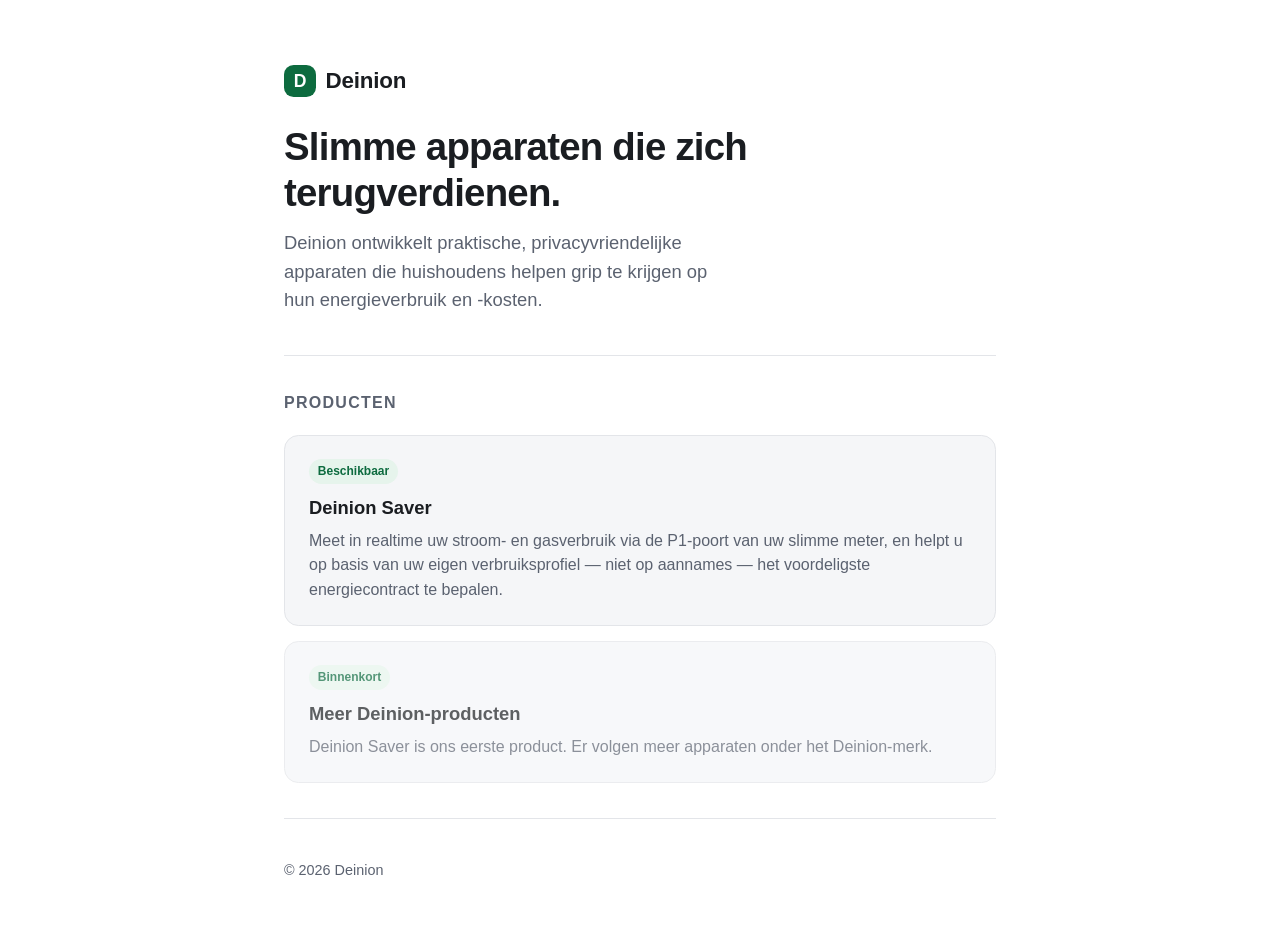
==== index.html @ 59da580c "Eerste versie van de Deinion-merkpagina" ====
<!doctype html>
<html lang="nl">
<head>
<meta charset="utf-8">
<meta name="viewport" content="width=device-width, initial-scale=1">
<title>Deinion</title>
<meta name="description" content="Deinion ontwikkelt praktische, privacyvriendelijke apparaten die huishoudens helpen grip te krijgen op hun energieverbruik en -kosten.">
<style>
  :root {
    --bg: #ffffff;
    --bg-alt: #f5f6f8;
    --text: #1a1d21;
    --text-muted: #5b6270;
    --accent: #0d6b3f;
    --accent-soft: #e6f4ec;
    --border: #e3e5e9;
  }
  @media (prefers-color-scheme: dark) {
    :root {
      --bg: #14161a;
      --bg-alt: #1b1e23;
      --text: #eceef1;
      --text-muted: #a2a8b4;
      --accent: #4fd393;
      --accent-soft: #1c2b23;
      --border: #2a2d33;
    }
  }
  * { box-sizing: border-box; }
  html, body {
    margin: 0;
    padding: 0;
    background: var(--bg);
    color: var(--text);
    font-family: -apple-system, BlinkMacSystemFont, "Segoe UI", Roboto, Helvetica, Arial, sans-serif;
    line-height: 1.55;
  }
  .wrap {
    max-width: 760px;
    margin: 0 auto;
    padding: 0 1.5rem;
  }
  header {
    padding: 4rem 0 2.5rem;
  }
  .logo {
    display: inline-flex;
    align-items: center;
    gap: 0.6rem;
    font-size: 1.4rem;
    font-weight: 700;
    letter-spacing: -0.01em;
  }
  .logo .mark {
    width: 2rem;
    height: 2rem;
    border-radius: 0.6rem;
    background: var(--accent);
    color: var(--bg);
    display: flex;
    align-items: center;
    justify-content: center;
    font-size: 1.1rem;
    font-weight: 800;
  }
  h1 {
    font-size: clamp(1.8rem, 4vw, 2.4rem);
    line-height: 1.2;
    margin: 1.6rem 0 0.8rem;
    letter-spacing: -0.02em;
  }
  .tagline {
    font-size: 1.15rem;
    color: var(--text-muted);
    margin: 0 0 0;
    max-width: 42ch;
  }
  section {
    padding: 2.2rem 0;
    border-top: 1px solid var(--border);
  }
  section h2 {
    font-size: 1rem;
    text-transform: uppercase;
    letter-spacing: 0.08em;
    color: var(--text-muted);
    margin: 0 0 1.2rem;
  }
  .product-card {
    background: var(--bg-alt);
    border: 1px solid var(--border);
    border-radius: 0.9rem;
    padding: 1.4rem 1.5rem;
  }
  .product-card h3 {
    margin: 0 0 0.4rem;
    font-size: 1.15rem;
  }
  .product-card p {
    margin: 0;
    color: var(--text-muted);
  }
  .badge {
    display: inline-block;
    background: var(--accent-soft);
    color: var(--accent);
    font-size: 0.75rem;
    font-weight: 600;
    padding: 0.2rem 0.55rem;
    border-radius: 999px;
    margin-bottom: 0.6rem;
  }
  .product-card.soon {
    opacity: 0.7;
  }
  footer {
    padding: 2.5rem 0 4rem;
    color: var(--text-muted);
    font-size: 0.9rem;
    border-top: 1px solid var(--border);
  }
</style>
</head>
<body>
  <div class="wrap">
    <header>
      <div class="logo">
        <span class="mark">D</span>
        <span>Deinion</span>
      </div>
      <h1>Slimme apparaten die zich terugverdienen.</h1>
      <p class="tagline">Deinion ontwikkelt praktische, privacyvriendelijke apparaten die huishoudens
        helpen grip te krijgen op hun energieverbruik en -kosten.</p>
    </header>

    <section>
      <h2>Producten</h2>
      <div class="product-card">
        <span class="badge">Beschikbaar</span>
        <h3>Deinion Saver</h3>
        <p>Meet in realtime uw stroom- en gasverbruik via de P1-poort van uw slimme meter, en helpt
          u op basis van uw eigen verbruiksprofiel — niet op aannames — het voordeligste
          energiecontract te bepalen.</p>
      </div>
      <div class="product-card soon" style="margin-top: 0.9rem;">
        <span class="badge">Binnenkort</span>
        <h3>Meer Deinion-producten</h3>
        <p>Deinion Saver is ons eerste product. Er volgen meer apparaten onder het Deinion-merk.</p>
      </div>
    </section>

    <footer>
      &copy; <span id="year"></span> Deinion
    </footer>
  </div>
  <script>document.getElementById('year').textContent = new Date().getFullYear();</script>
</body>
</html>
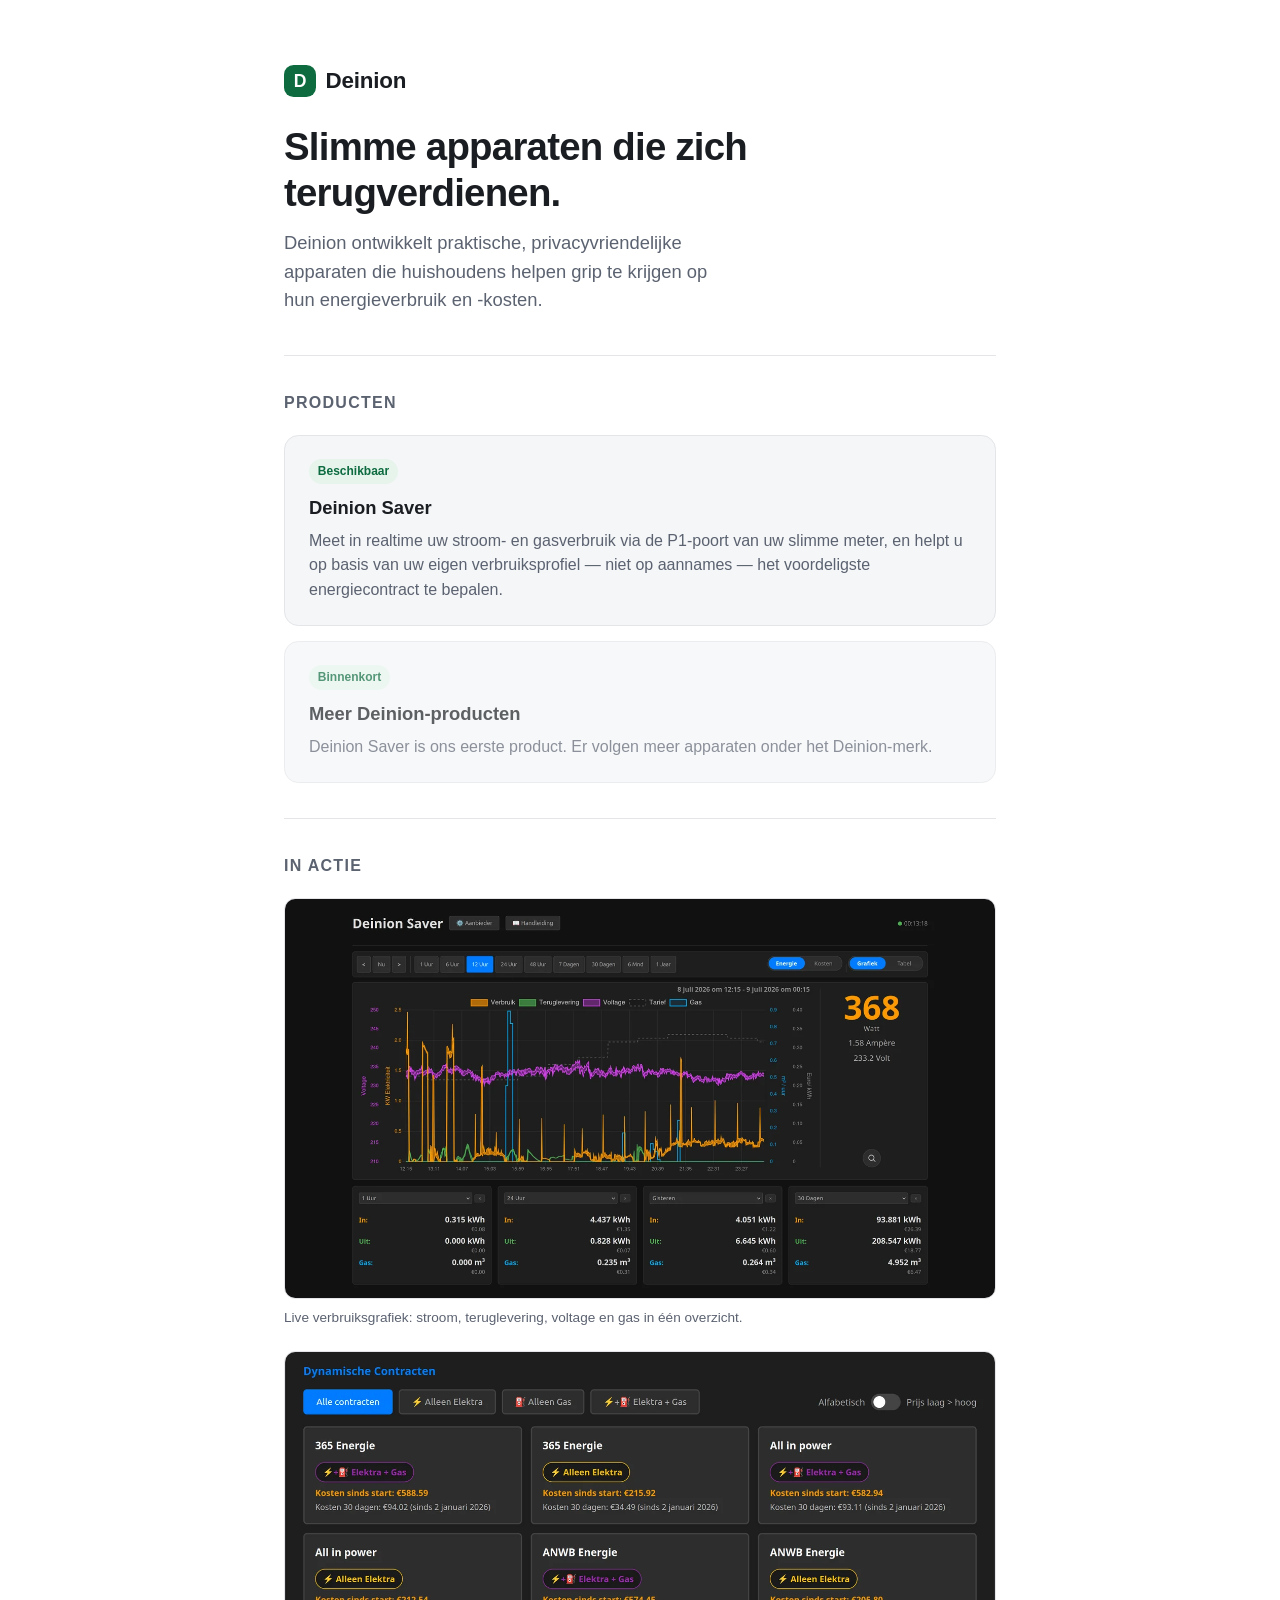
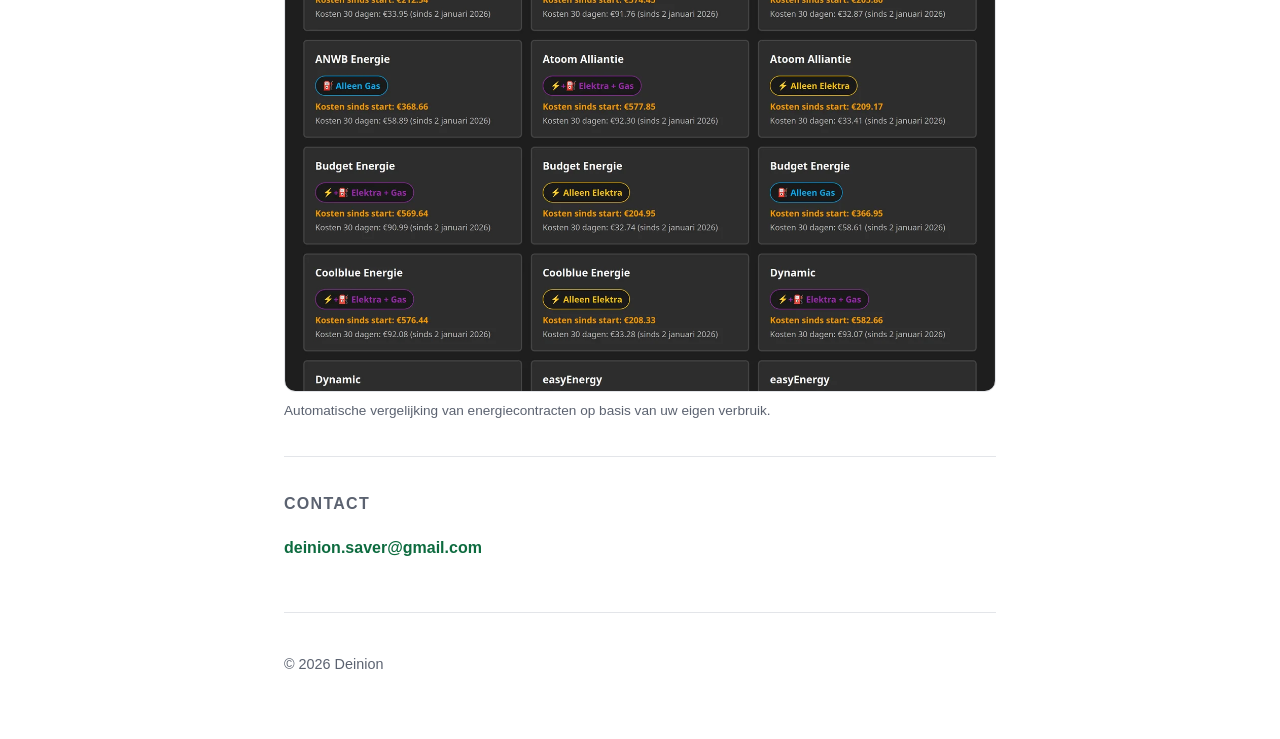
==== commit 0fe362d7: "Contactgegevens en productscreenshots toegevoegd" ====
--- a/index.html
+++ b/index.html
@@ -113,6 +113,34 @@
   .product-card.soon {
     opacity: 0.7;
   }
+  .shots {
+    display: flex;
+    flex-direction: column;
+    gap: 1.4rem;
+  }
+  figure {
+    margin: 0;
+  }
+  figure img {
+    display: block;
+    width: 100%;
+    height: auto;
+    border-radius: 0.7rem;
+    border: 1px solid var(--border);
+  }
+  figcaption {
+    margin-top: 0.5rem;
+    font-size: 0.85rem;
+    color: var(--text-muted);
+  }
+  .contact a {
+    color: var(--accent);
+    text-decoration: none;
+    font-weight: 600;
+  }
+  .contact a:hover {
+    text-decoration: underline;
+  }
   footer {
     padding: 2.5rem 0 4rem;
     color: var(--text-muted);
@@ -149,6 +177,25 @@
       </div>
     </section>
 
+    <section>
+      <h2>In actie</h2>
+      <div class="shots">
+        <figure>
+          <img src="img/dashboard.webp" alt="Deinion Saver dashboard met live verbruiksgrafiek" loading="lazy" width="1400" height="787">
+          <figcaption>Live verbruiksgrafiek: stroom, teruglevering, voltage en gas in één overzicht.</figcaption>
+        </figure>
+        <figure>
+          <img src="img/providers.webp" alt="Vergelijking van energiecontracten in Deinion Saver" loading="lazy" width="1400" height="1260">
+          <figcaption>Automatische vergelijking van energiecontracten op basis van uw eigen verbruik.</figcaption>
+        </figure>
+      </div>
+    </section>
+
+    <section class="contact">
+      <h2>Contact</h2>
+      <p><a href="mailto:deinion.saver@gmail.com">deinion.saver@gmail.com</a></p>
+    </section>
+
     <footer>
       &copy; <span id="year"></span> Deinion
     </footer>
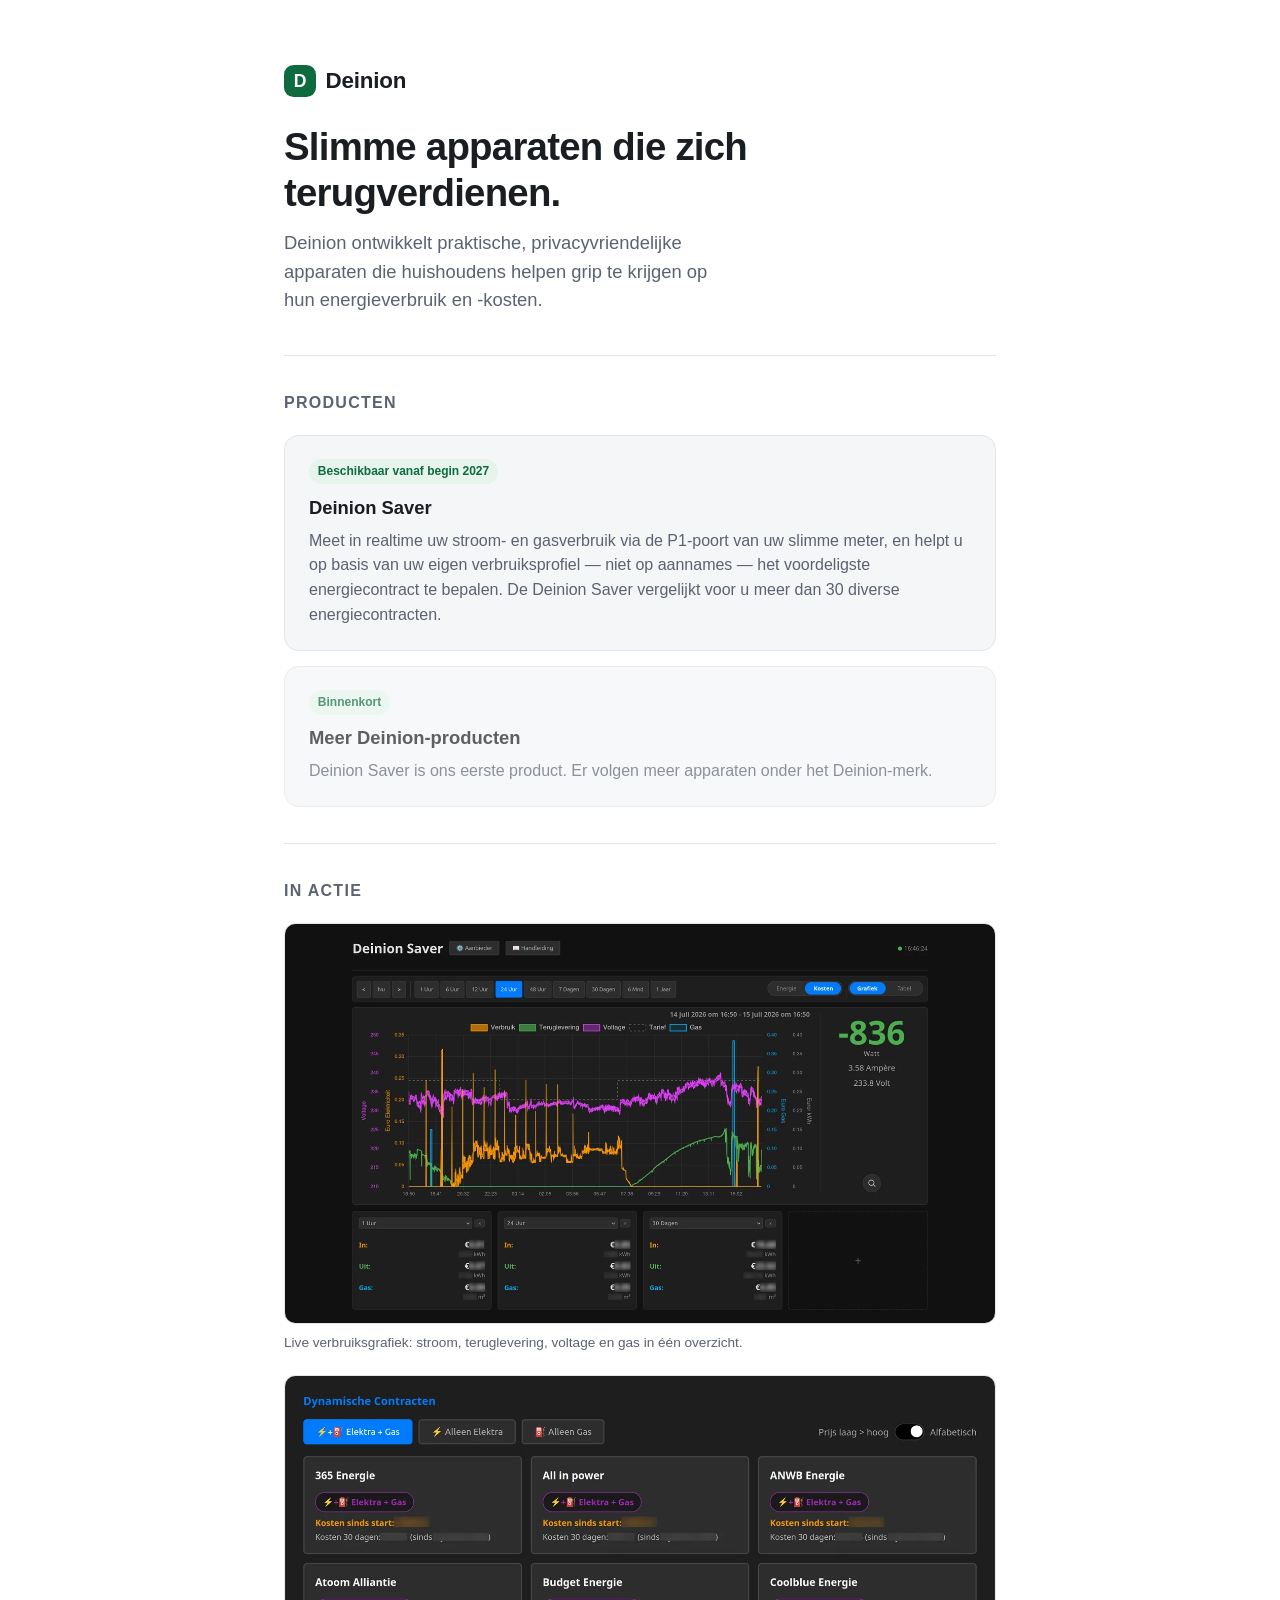
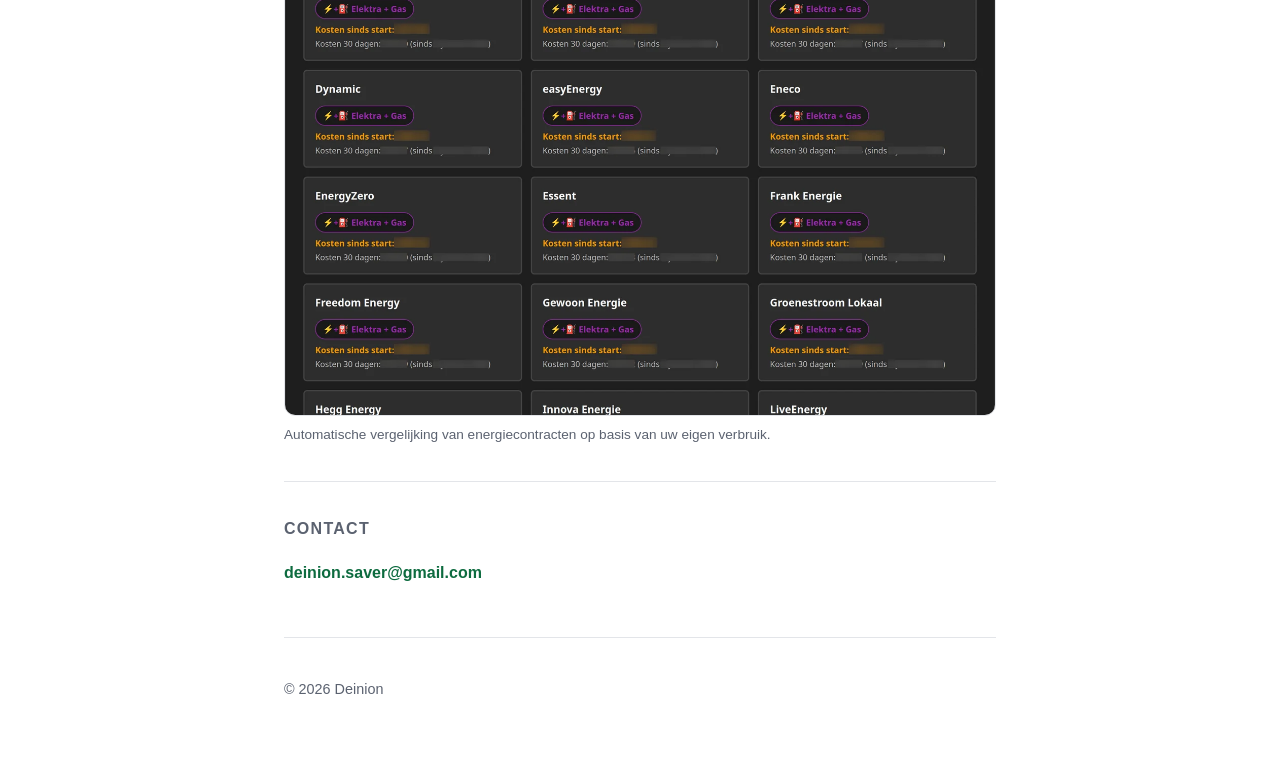
==== commit ebf2288b: "Tekst bijgewerkt: aantal contracten genoemd, beschikbaarheid verduidelijkt Badge van 'Beschikbaar' n" ====
--- a/index.html
+++ b/index.html
@@ -164,11 +164,12 @@
     <section>
       <h2>Producten</h2>
       <div class="product-card">
-        <span class="badge">Beschikbaar</span>
+        <span class="badge">Beschikbaar vanaf begin 2027</span>
         <h3>Deinion Saver</h3>
         <p>Meet in realtime uw stroom- en gasverbruik via de P1-poort van uw slimme meter, en helpt
           u op basis van uw eigen verbruiksprofiel — niet op aannames — het voordeligste
-          energiecontract te bepalen.</p>
+          energiecontract te bepalen. De Deinion Saver vergelijkt voor u meer dan 30 diverse
+          energiecontracten.</p>
       </div>
       <div class="product-card soon" style="margin-top: 0.9rem;">
         <span class="badge">Binnenkort</span>
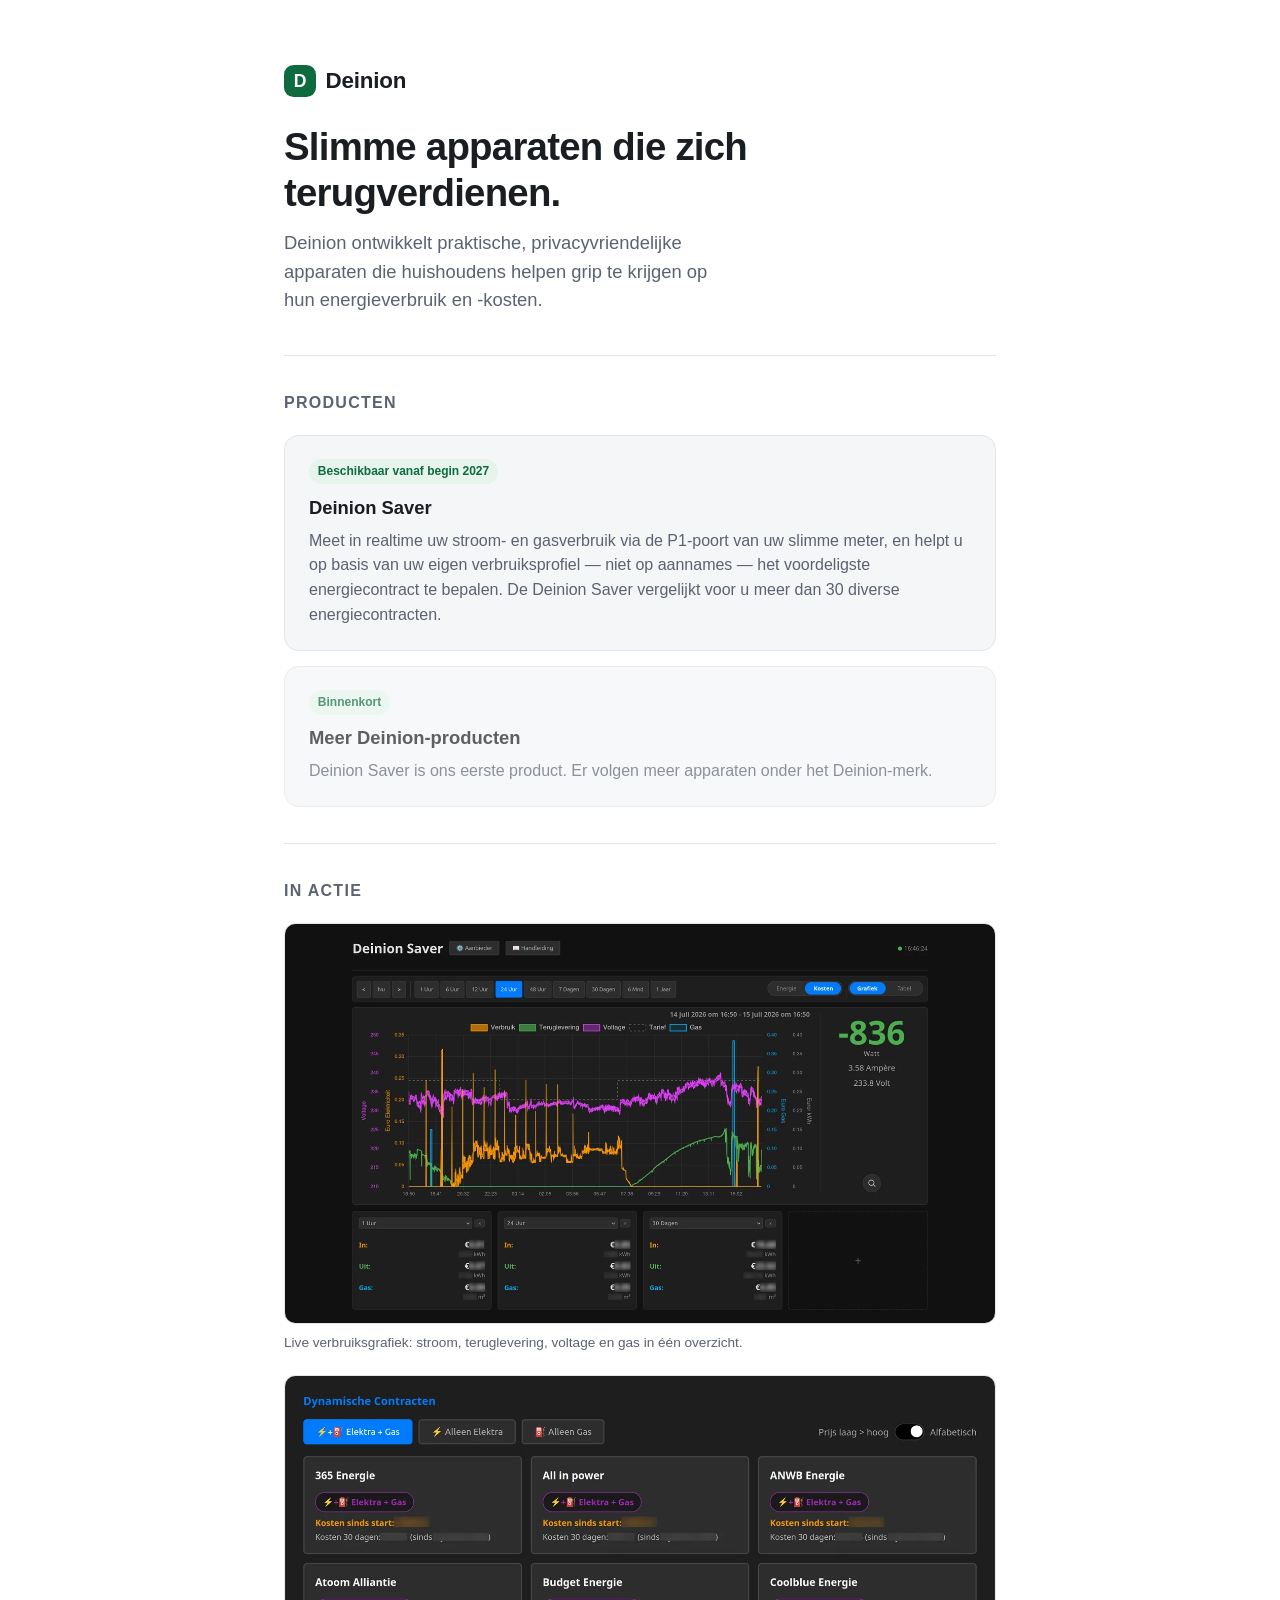
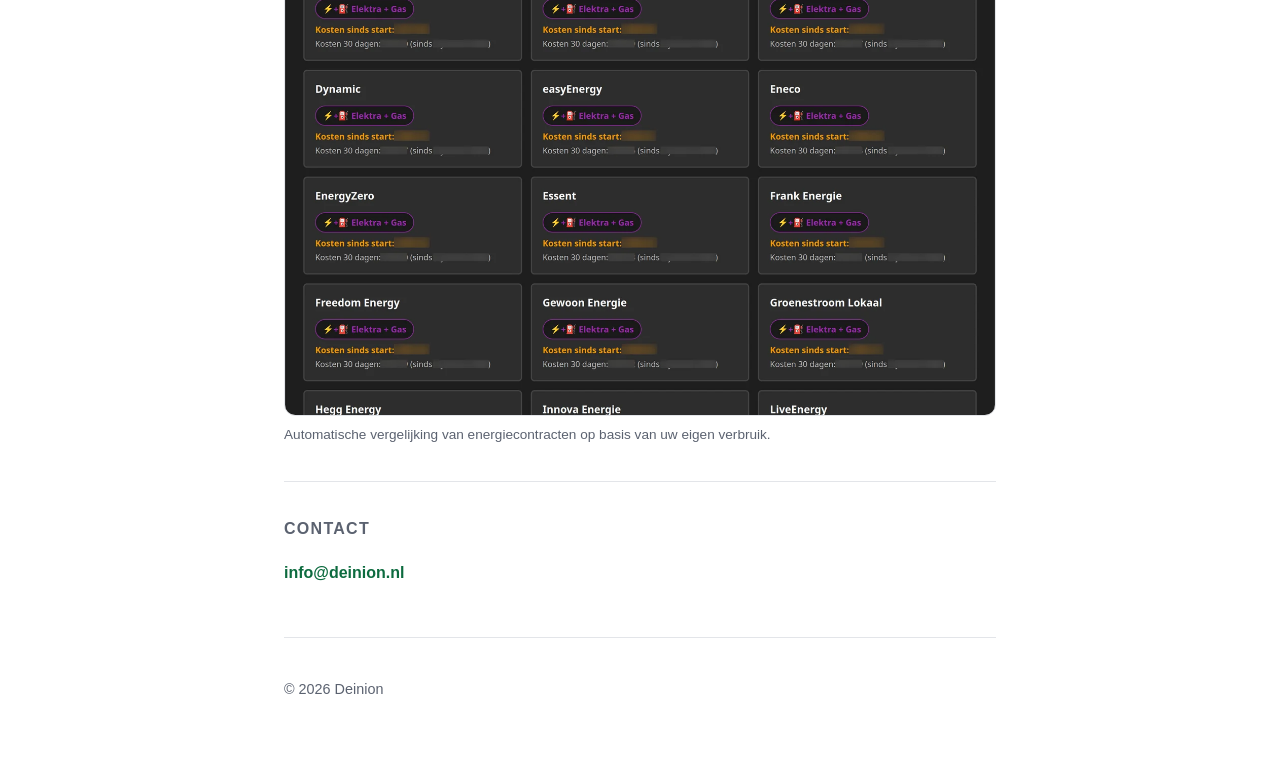
==== commit 4dcd7c7e: "Contactadres naar info@deinion.nl Stond op deinion.saver@gmail.com. Nu het domein en de mailbox werk" ====
--- a/index.html
+++ b/index.html
@@ -194,7 +194,7 @@
 
     <section class="contact">
       <h2>Contact</h2>
-      <p><a href="mailto:deinion.saver@gmail.com">deinion.saver@gmail.com</a></p>
+      <p><a href="mailto:info@deinion.nl">info@deinion.nl</a></p>
     </section>
 
     <footer>
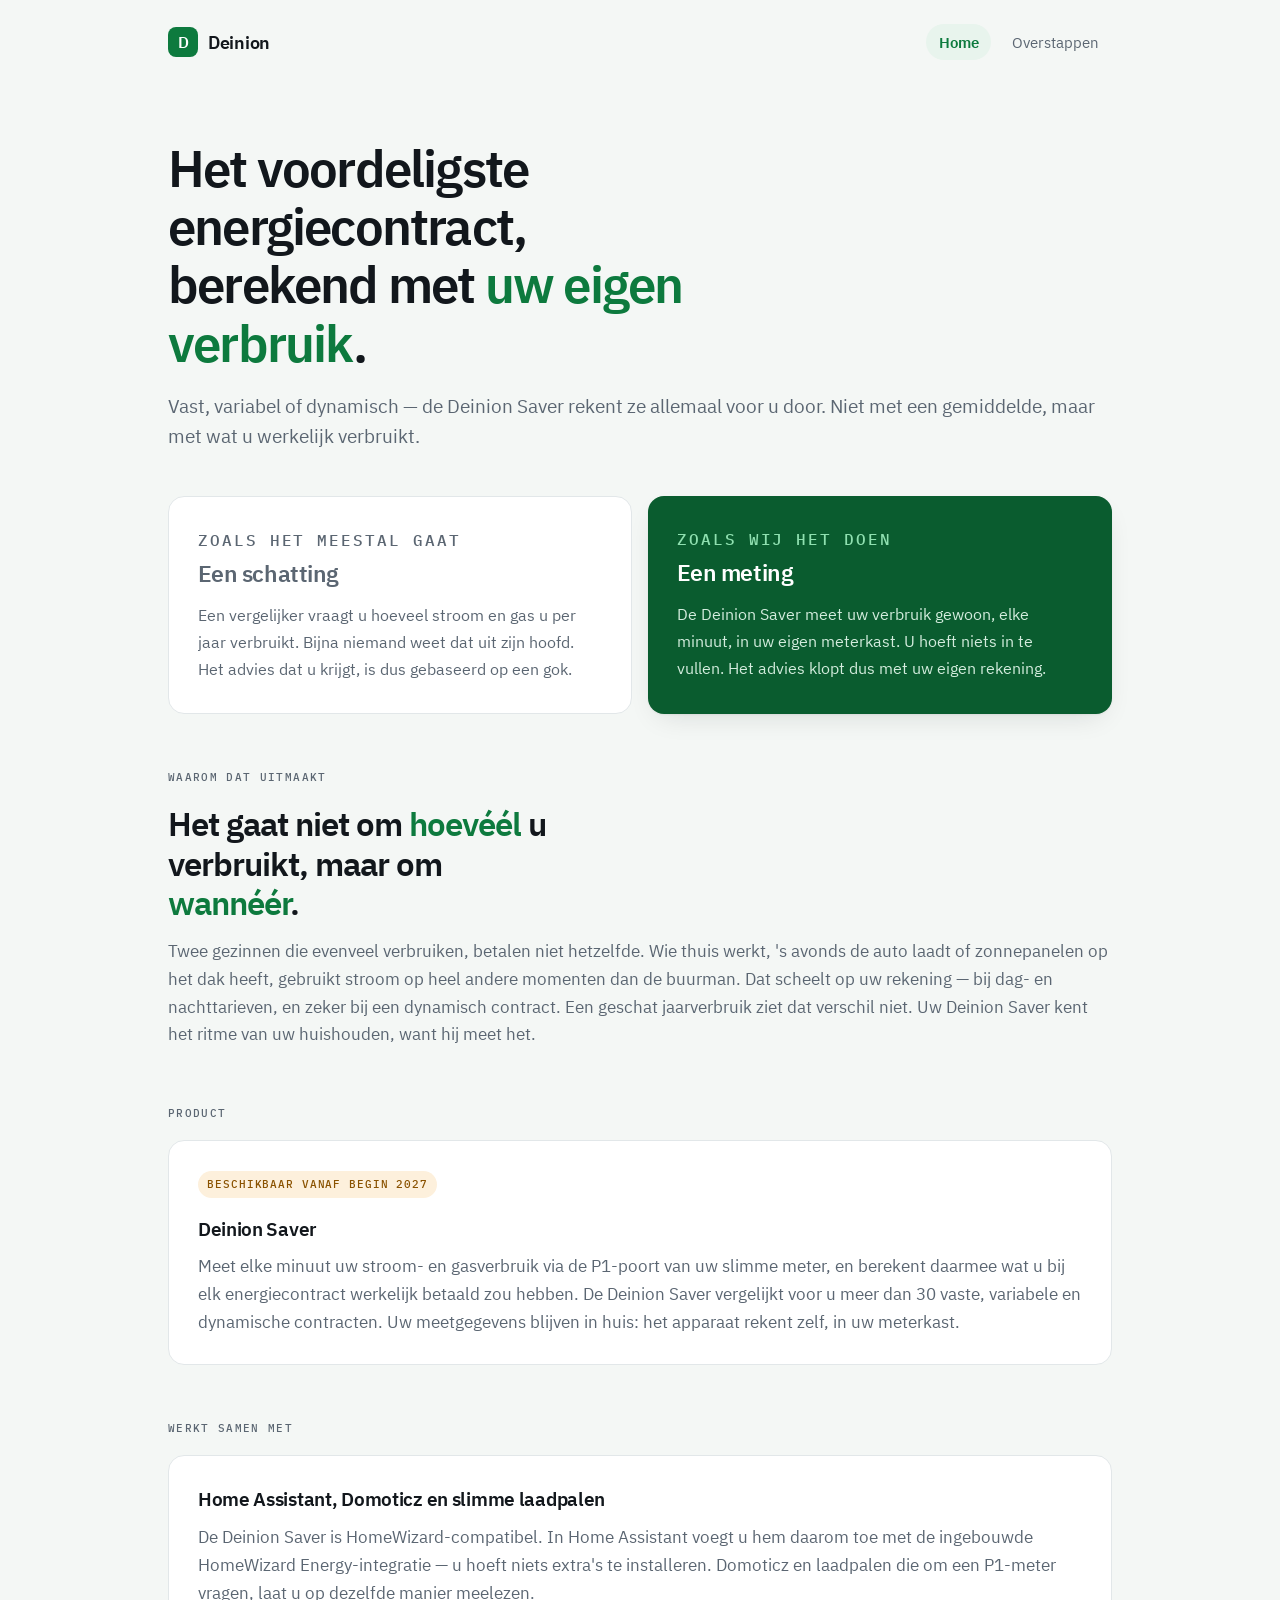
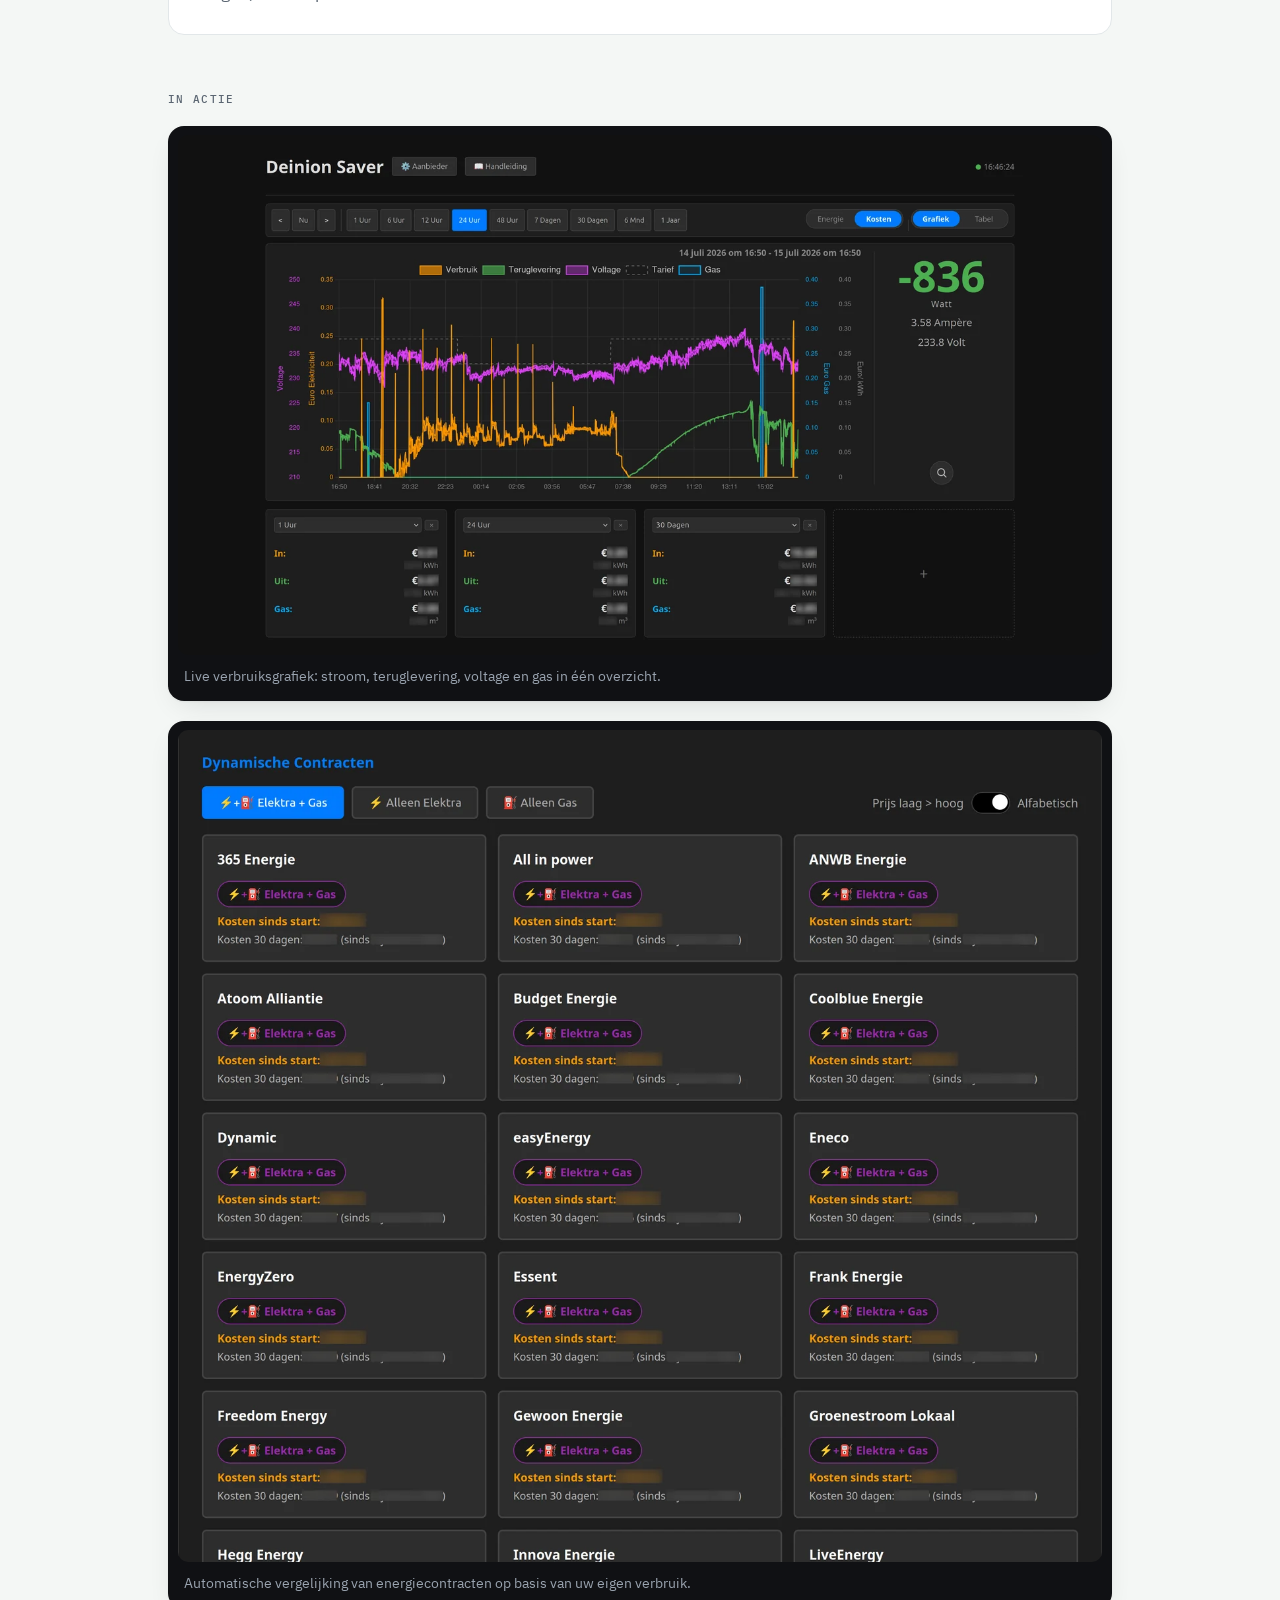
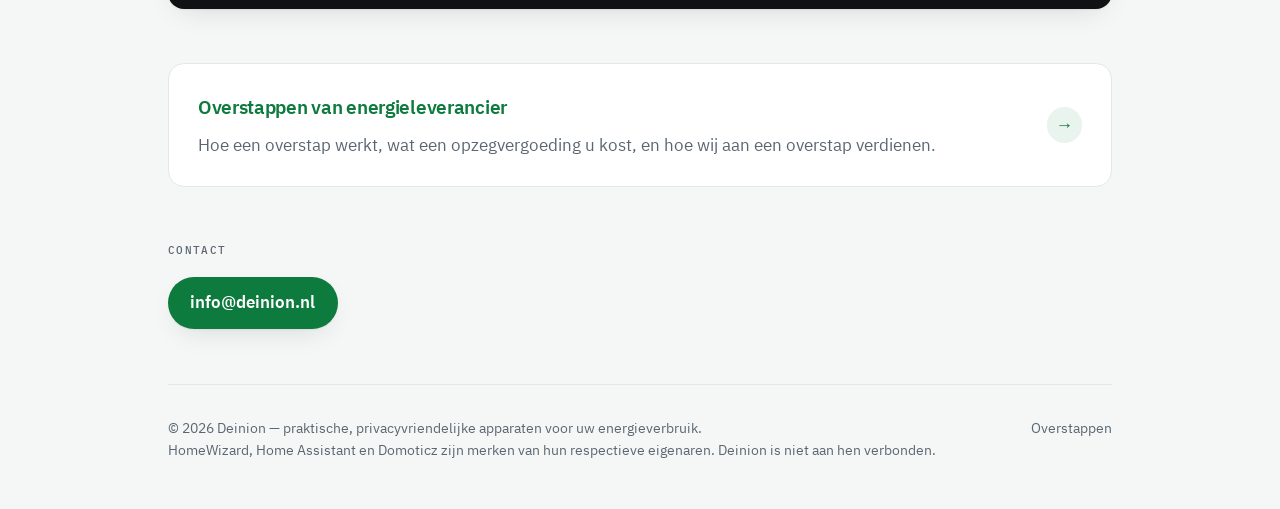
==== commit 01d617b0: "Nieuwe opzet: eigen kleursysteem, uitleg over verbruikspatroon, overstappagina - Palet afgeleid van " ====
--- a/index.html
+++ b/index.html
@@ -3,183 +3,84 @@
 <head>
 <meta charset="utf-8">
 <meta name="viewport" content="width=device-width, initial-scale=1">
-<title>Deinion</title>
+<title>Deinion — het voordeligste energiecontract, berekend met uw eigen verbruik</title>
 <meta name="description" content="Deinion ontwikkelt praktische, privacyvriendelijke apparaten die huishoudens helpen grip te krijgen op hun energieverbruik en -kosten.">
-<style>
-  :root {
-    --bg: #ffffff;
-    --bg-alt: #f5f6f8;
-    --text: #1a1d21;
-    --text-muted: #5b6270;
-    --accent: #0d6b3f;
-    --accent-soft: #e6f4ec;
-    --border: #e3e5e9;
-  }
-  @media (prefers-color-scheme: dark) {
-    :root {
-      --bg: #14161a;
-      --bg-alt: #1b1e23;
-      --text: #eceef1;
-      --text-muted: #a2a8b4;
-      --accent: #4fd393;
-      --accent-soft: #1c2b23;
-      --border: #2a2d33;
-    }
-  }
-  * { box-sizing: border-box; }
-  html, body {
-    margin: 0;
-    padding: 0;
-    background: var(--bg);
-    color: var(--text);
-    font-family: -apple-system, BlinkMacSystemFont, "Segoe UI", Roboto, Helvetica, Arial, sans-serif;
-    line-height: 1.55;
-  }
-  .wrap {
-    max-width: 760px;
-    margin: 0 auto;
-    padding: 0 1.5rem;
-  }
-  header {
-    padding: 4rem 0 2.5rem;
-  }
-  .logo {
-    display: inline-flex;
-    align-items: center;
-    gap: 0.6rem;
-    font-size: 1.4rem;
-    font-weight: 700;
-    letter-spacing: -0.01em;
-  }
-  .logo .mark {
-    width: 2rem;
-    height: 2rem;
-    border-radius: 0.6rem;
-    background: var(--accent);
-    color: var(--bg);
-    display: flex;
-    align-items: center;
-    justify-content: center;
-    font-size: 1.1rem;
-    font-weight: 800;
-  }
-  h1 {
-    font-size: clamp(1.8rem, 4vw, 2.4rem);
-    line-height: 1.2;
-    margin: 1.6rem 0 0.8rem;
-    letter-spacing: -0.02em;
-  }
-  .tagline {
-    font-size: 1.15rem;
-    color: var(--text-muted);
-    margin: 0 0 0;
-    max-width: 42ch;
-  }
-  section {
-    padding: 2.2rem 0;
-    border-top: 1px solid var(--border);
-  }
-  section h2 {
-    font-size: 1rem;
-    text-transform: uppercase;
-    letter-spacing: 0.08em;
-    color: var(--text-muted);
-    margin: 0 0 1.2rem;
-  }
-  .product-card {
-    background: var(--bg-alt);
-    border: 1px solid var(--border);
-    border-radius: 0.9rem;
-    padding: 1.4rem 1.5rem;
-  }
-  .product-card h3 {
-    margin: 0 0 0.4rem;
-    font-size: 1.15rem;
-  }
-  .product-card p {
-    margin: 0;
-    color: var(--text-muted);
-  }
-  .badge {
-    display: inline-block;
-    background: var(--accent-soft);
-    color: var(--accent);
-    font-size: 0.75rem;
-    font-weight: 600;
-    padding: 0.2rem 0.55rem;
-    border-radius: 999px;
-    margin-bottom: 0.6rem;
-  }
-  .product-card.soon {
-    opacity: 0.7;
-  }
-  .shots {
-    display: flex;
-    flex-direction: column;
-    gap: 1.4rem;
-  }
-  figure {
-    margin: 0;
-  }
-  figure img {
-    display: block;
-    width: 100%;
-    height: auto;
-    border-radius: 0.7rem;
-    border: 1px solid var(--border);
-  }
-  figcaption {
-    margin-top: 0.5rem;
-    font-size: 0.85rem;
-    color: var(--text-muted);
-  }
-  .contact a {
-    color: var(--accent);
-    text-decoration: none;
-    font-weight: 600;
-  }
-  .contact a:hover {
-    text-decoration: underline;
-  }
-  footer {
-    padding: 2.5rem 0 4rem;
-    color: var(--text-muted);
-    font-size: 0.9rem;
-    border-top: 1px solid var(--border);
-  }
-</style>
+<link rel="canonical" href="https://deinion.nl/">
+<link rel="stylesheet" href="/style.css">
 </head>
 <body>
   <div class="wrap">
-    <header>
+
+    <div class="site-head">
       <div class="logo">
         <span class="mark">D</span>
         <span>Deinion</span>
       </div>
-      <h1>Slimme apparaten die zich terugverdienen.</h1>
-      <p class="tagline">Deinion ontwikkelt praktische, privacyvriendelijke apparaten die huishoudens
-        helpen grip te krijgen op hun energieverbruik en -kosten.</p>
-    </header>
+      <nav class="nav">
+        <a href="/" aria-current="page">Home</a>
+        <a href="/overstappen/">Overstappen</a>
+      </nav>
+    </div>
 
-    <section>
-      <h2>Producten</h2>
-      <div class="product-card">
+    <section class="hero">
+      <h1>Het voordeligste energiecontract, berekend met <span class="accent">uw eigen verbruik</span>.</h1>
+      <p class="lead">Vast, variabel of dynamisch — de Deinion Saver rekent ze allemaal voor u door.
+        Niet met een gemiddelde, maar met wat u werkelijk verbruikt.</p>
+    </section>
+
+    <section class="duo" aria-label="Een schatting tegenover een meting">
+
+      <div class="duo-kaart duo-gok">
+        <p class="duo-label">Zoals het meestal gaat</p>
+        <h2>Een schatting</h2>
+        <p>Een vergelijker vraagt u hoeveel stroom en gas u per jaar verbruikt. Bijna niemand weet
+          dat uit zijn hoofd. Het advies dat u krijgt, is dus gebaseerd op een gok.</p>
+      </div>
+
+      <div class="duo-kaart duo-meting">
+        <p class="duo-label">Zoals wij het doen</p>
+        <h2>Een meting</h2>
+        <p>De Deinion Saver meet uw verbruik gewoon, elke minuut, in uw eigen meterkast. U hoeft
+          niets in te vullen. Het advies klopt dus met uw eigen rekening.</p>
+      </div>
+
+    </section>
+
+    <section class="band ritme">
+      <p class="band-titel">Waarom dat uitmaakt</p>
+      <p class="statement">Het gaat niet om <span class="accent">hoevéél</span> u verbruikt,
+        maar om <span class="accent">wannéér</span>.</p>
+      <p class="statement-sub">Twee gezinnen die evenveel verbruiken, betalen niet hetzelfde. Wie
+        thuis werkt, 's avonds de auto laadt of zonnepanelen op het dak heeft, gebruikt stroom op
+        heel andere momenten dan de buurman. Dat scheelt op uw rekening — bij dag- en
+        nachttarieven, en zeker bij een dynamisch contract. Een geschat jaarverbruik ziet dat
+        verschil niet. Uw Deinion Saver kent het ritme van uw huishouden, want hij meet het.</p>
+    </section>
+
+    <section class="band">
+      <p class="band-titel">Product</p>
+      <div class="kaart">
         <span class="badge">Beschikbaar vanaf begin 2027</span>
         <h3>Deinion Saver</h3>
-        <p>Meet in realtime uw stroom- en gasverbruik via de P1-poort van uw slimme meter, en helpt
-          u op basis van uw eigen verbruiksprofiel — niet op aannames — het voordeligste
-          energiecontract te bepalen. De Deinion Saver vergelijkt voor u meer dan 30 diverse
-          energiecontracten.</p>
-      </div>
-      <div class="product-card soon" style="margin-top: 0.9rem;">
-        <span class="badge">Binnenkort</span>
-        <h3>Meer Deinion-producten</h3>
-        <p>Deinion Saver is ons eerste product. Er volgen meer apparaten onder het Deinion-merk.</p>
+        <p>Meet elke minuut uw stroom- en gasverbruik via de P1-poort van uw slimme meter, en
+          berekent daarmee wat u bij elk energiecontract werkelijk betaald zou hebben. De Deinion
+          Saver vergelijkt voor u meer dan 30 vaste, variabele en dynamische contracten. Uw
+          meetgegevens blijven in huis: het apparaat rekent zelf, in uw meterkast.</p>
       </div>
     </section>
 
-    <section>
-      <h2>In actie</h2>
+    <section class="band">
+      <p class="band-titel">Werkt samen met</p>
+      <div class="kaart">
+        <h3>Home Assistant, Domoticz en slimme laadpalen</h3>
+        <p>De Deinion Saver is HomeWizard-compatibel. In Home Assistant voegt u hem daarom toe
+          met de ingebouwde HomeWizard Energy-integratie — u hoeft niets extra's te installeren.
+          Domoticz en laadpalen die om een P1-meter vragen, laat u op dezelfde manier meelezen.</p>
+      </div>
+    </section>
+
+    <section class="band">
+      <p class="band-titel">In actie</p>
       <div class="shots">
         <figure>
           <img src="img/dashboard.webp" alt="Deinion Saver dashboard met live verbruiksgrafiek" loading="lazy" width="1400" height="787">
@@ -192,14 +93,29 @@
       </div>
     </section>
 
-    <section class="contact">
-      <h2>Contact</h2>
-      <p><a href="mailto:info@deinion.nl">info@deinion.nl</a></p>
+    <section class="band">
+      <a class="kaart kaart-link" href="/overstappen/">
+        <div>
+          <h3>Overstappen van energieleverancier</h3>
+          <p>Hoe een overstap werkt, wat een opzegvergoeding u kost, en hoe wij aan een overstap
+            verdienen.</p>
+        </div>
+        <span class="pijl" aria-hidden="true">→</span>
+      </a>
     </section>
 
-    <footer>
-      &copy; <span id="year"></span> Deinion
-    </footer>
+    <section class="band">
+      <p class="band-titel">Contact</p>
+      <a class="mail" href="mailto:info@deinion.nl">info@deinion.nl</a>
+    </section>
+
+    <div class="site-foot">
+      <span>&copy; <span id="year"></span> Deinion — praktische, privacyvriendelijke apparaten voor uw energieverbruik.<br>
+        HomeWizard, Home Assistant en Domoticz zijn merken van hun respectieve eigenaren.
+        Deinion is niet aan hen verbonden.</span>
+      <span><a href="/overstappen/">Overstappen</a></span>
+    </div>
+
   </div>
   <script>document.getElementById('year').textContent = new Date().getFullYear();</script>
 </body>
--- a/style.css
+++ b/style.css
@@ -0,0 +1,480 @@
+/* ==========================================================================
+   Deinion
+   Kleur draagt hier de boodschap: grijs = een schatting, kleur = een meting.
+   Lettertypes worden lokaal geleverd; de site doet geen extern verzoek.
+   ========================================================================== */
+
+@font-face {
+  font-family: 'IBM Plex Sans';
+  font-style: normal;
+  font-weight: 400;
+  font-display: swap;
+  src: url('/fonts/ibm-plex-sans-latin-400-normal.woff2') format('woff2');
+}
+@font-face {
+  font-family: 'IBM Plex Sans';
+  font-style: normal;
+  font-weight: 600;
+  font-display: swap;
+  src: url('/fonts/ibm-plex-sans-latin-600-normal.woff2') format('woff2');
+}
+@font-face {
+  font-family: 'IBM Plex Mono';
+  font-style: normal;
+  font-weight: 500;
+  font-display: swap;
+  src: url('/fonts/ibm-plex-mono-latin-500-normal.woff2') format('woff2');
+}
+
+:root {
+  --paper: #ffffff;
+  --wash: #f4f7f5;
+  --ink: #12171c;
+  --muted: #5b6672;
+  --line: #e2e7e9;
+
+  --groen: #0d7a3e;
+  --groen-diep: #0a5c2f;
+  --groen-licht: #e8f4ed;
+  --amber: #e8890c;
+  --amber-licht: #fdf0dc;
+  --cyaan: #0b87c7;
+
+  --sans: 'IBM Plex Sans', -apple-system, BlinkMacSystemFont, 'Segoe UI', sans-serif;
+  --mono: 'IBM Plex Mono', ui-monospace, Menlo, monospace;
+
+  --r: 16px;
+  --schaduw: 0 1px 2px rgba(18, 23, 28, 0.05), 0 10px 30px -12px rgba(18, 23, 28, 0.16);
+}
+
+@media (prefers-color-scheme: dark) {
+  :root {
+    --paper: #14181d;
+    --wash: #0f1317;
+    --ink: #eef1f3;
+    --muted: #98a3ae;
+    --line: #262d34;
+
+    --groen: #3fbf6f;
+    --groen-diep: #0e6b3a;
+    --groen-licht: #16281f;
+    --amber: #f0a03a;
+    --amber-licht: #2a1f10;
+    --cyaan: #45b3e8;
+  }
+}
+
+* { box-sizing: border-box; }
+
+html { -webkit-text-size-adjust: 100%; }
+
+body {
+  margin: 0;
+  background: var(--wash);
+  color: var(--ink);
+  font-family: var(--sans);
+  font-size: 1.0625rem;
+  line-height: 1.65;
+  -webkit-font-smoothing: antialiased;
+}
+
+.wrap {
+  max-width: 62rem;
+  margin: 0 auto;
+  padding: 0 1.5rem;
+}
+
+:focus-visible {
+  outline: 2px solid var(--groen);
+  outline-offset: 3px;
+  border-radius: 4px;
+}
+
+/* --- Kop ------------------------------------------------------------ */
+
+.site-head {
+  display: flex;
+  flex-wrap: wrap;
+  align-items: center;
+  justify-content: space-between;
+  gap: 1rem;
+  padding: 1.5rem 0;
+}
+
+.logo {
+  display: inline-flex;
+  align-items: center;
+  gap: 0.6rem;
+  font-size: 1.1rem;
+  font-weight: 600;
+  letter-spacing: -0.015em;
+  color: var(--ink);
+  text-decoration: none;
+}
+
+.logo .mark {
+  width: 1.9rem;
+  height: 1.9rem;
+  border-radius: 8px;
+  background: var(--groen);
+  color: #fff;
+  display: flex;
+  align-items: center;
+  justify-content: center;
+  font-size: 1rem;
+  font-weight: 600;
+}
+
+.nav {
+  display: flex;
+  gap: 0.5rem;
+  font-size: 0.95rem;
+}
+
+.nav a {
+  color: var(--muted);
+  text-decoration: none;
+  padding: 0.35rem 0.8rem;
+  border-radius: 999px;
+}
+
+.nav a:hover { color: var(--ink); }
+
+.nav a[aria-current="page"] {
+  background: var(--groen-licht);
+  color: var(--groen);
+  font-weight: 600;
+}
+
+/* --- Hero ----------------------------------------------------------- */
+
+.hero {
+  padding: 3.4rem 0 2.8rem;
+}
+
+.hero h1 {
+  font-size: clamp(2.1rem, 5.4vw, 3.2rem);
+  font-weight: 600;
+  line-height: 1.14;
+  letter-spacing: -0.035em;
+  margin: 0 0 1.2rem;
+  max-width: 17ch;
+}
+
+.hero h1 .accent {
+  color: var(--groen);
+}
+
+.hero .lead {
+  font-size: 1.2rem;
+  line-height: 1.55;
+  color: var(--muted);
+  margin: 0;
+}
+
+/* --- Schatting tegenover meting ------------------------------------- */
+
+.duo {
+  display: grid;
+  grid-template-columns: 1fr;
+  gap: 1rem;
+  padding-bottom: 3.4rem;
+}
+
+@media (min-width: 44rem) {
+  .duo { grid-template-columns: 1fr 1fr; }
+}
+
+.duo-kaart {
+  border-radius: var(--r);
+  padding: 1.9rem 1.8rem;
+}
+
+.duo-kaart h2 {
+  font-size: 1.45rem;
+  font-weight: 600;
+  letter-spacing: -0.02em;
+  margin: 0 0 0.6rem;
+}
+
+.duo-kaart p {
+  margin: 0;
+  font-size: 1.02rem;
+}
+
+.duo-label {
+  font-family: var(--mono);
+  font-size: 0.7rem;
+  font-weight: 500;
+  letter-spacing: 0.12em;
+  text-transform: uppercase;
+  margin: 0 0 1rem;
+}
+
+/* De schatting: kleurloos, want er valt niets te weten */
+.duo-gok {
+  background: var(--paper);
+  border: 1px solid var(--line);
+}
+.duo-gok .duo-label { color: var(--muted); }
+.duo-gok h2 { color: var(--muted); }
+.duo-gok p { color: var(--muted); }
+
+/* De meting: vol kleur, want dit is echt */
+.duo-meting {
+  background: var(--groen-diep);
+  box-shadow: var(--schaduw);
+  color: #fff;
+}
+.duo-meting .duo-label { color: #8fe0b0; }
+.duo-meting h2 { color: #fff; }
+.duo-meting p { color: #d3ecdd; }
+
+/* --- Secties -------------------------------------------------------- */
+
+.band { padding: 0 0 3.4rem; }
+
+.band-titel {
+  font-family: var(--mono);
+  font-size: 0.7rem;
+  font-weight: 500;
+  letter-spacing: 0.12em;
+  text-transform: uppercase;
+  color: var(--muted);
+  margin: 0 0 1.1rem;
+}
+
+/* --- Ritme: waarom het moment telt ---------------------------------- */
+
+.statement {
+  font-size: clamp(1.5rem, 3.6vw, 2.05rem);
+  font-weight: 600;
+  line-height: 1.2;
+  letter-spacing: -0.03em;
+  margin: 0 0 1rem;
+  max-width: 19ch;
+}
+
+.statement .accent { color: var(--groen); }
+
+.statement-sub {
+  margin: 0;
+  color: var(--muted);
+  font-size: 1.05rem;
+}
+
+/* --- Kaarten -------------------------------------------------------- */
+
+.kaart {
+  background: var(--paper);
+  border: 1px solid var(--line);
+  border-radius: var(--r);
+  padding: 1.7rem 1.8rem;
+}
+
+.kaart h3 {
+  margin: 0 0 0.5rem;
+  font-size: 1.2rem;
+  font-weight: 600;
+  letter-spacing: -0.015em;
+}
+
+.kaart p {
+  margin: 0;
+  color: var(--muted);
+}
+
+.badge {
+  display: inline-block;
+  font-family: var(--mono);
+  font-size: 0.68rem;
+  font-weight: 500;
+  letter-spacing: 0.08em;
+  text-transform: uppercase;
+  padding: 0.28rem 0.6rem;
+  border-radius: 999px;
+  background: var(--amber-licht);
+  color: #8a5200;
+  margin-bottom: 0.9rem;
+}
+
+@media (prefers-color-scheme: dark) {
+  .badge { color: var(--amber); }
+}
+
+/* Aanklikbare kaart */
+.kaart-link {
+  display: flex;
+  align-items: center;
+  justify-content: space-between;
+  gap: 1.2rem;
+  text-decoration: none;
+  color: inherit;
+  transition: border-color 0.15s ease, transform 0.15s ease;
+}
+
+.kaart-link:hover {
+  border-color: var(--groen);
+  transform: translateY(-2px);
+}
+
+.kaart-link h3 { color: var(--groen); }
+
+.pijl {
+  flex: none;
+  width: 2.2rem;
+  height: 2.2rem;
+  border-radius: 999px;
+  background: var(--groen-licht);
+  color: var(--groen);
+  display: flex;
+  align-items: center;
+  justify-content: center;
+  font-size: 1.1rem;
+}
+
+/* --- Beeld ---------------------------------------------------------- */
+
+.shots {
+  display: grid;
+  gap: 1.2rem;
+}
+
+figure {
+  margin: 0;
+  background: #101114;
+  border-radius: var(--r);
+  padding: 0.6rem;
+  box-shadow: var(--schaduw);
+}
+
+figure img {
+  display: block;
+  width: 100%;
+  height: auto;
+  border-radius: 10px;
+}
+
+figcaption {
+  margin: 0.75rem 0.4rem 0.3rem;
+  font-size: 0.85rem;
+  line-height: 1.45;
+  color: #9aa4b0;
+}
+
+/* --- Contact & voet ------------------------------------------------- */
+
+.mail {
+  display: inline-block;
+  font-size: 1.05rem;
+  font-weight: 600;
+  color: #fff;
+  background: var(--groen);
+  text-decoration: none;
+  padding: 0.75rem 1.4rem;
+  border-radius: 999px;
+  box-shadow: var(--schaduw);
+  transition: background 0.15s ease;
+}
+
+.mail:hover { background: var(--groen-diep); }
+
+@media (prefers-color-scheme: dark) {
+  .mail { color: #06210f; }
+}
+
+.site-foot {
+  padding: 2rem 0 3rem;
+  border-top: 1px solid var(--line);
+  color: var(--muted);
+  font-size: 0.85rem;
+  display: flex;
+  flex-wrap: wrap;
+  gap: 0.5rem 1.4rem;
+  justify-content: space-between;
+}
+
+.site-foot a {
+  color: var(--muted);
+  text-decoration: none;
+}
+
+.site-foot a:hover { color: var(--ink); }
+
+/* --- Artikelpagina -------------------------------------------------- */
+
+.artikel-kop { padding: 2.6rem 0 1.6rem; }
+
+.artikel-kop h1 {
+  font-size: clamp(1.9rem, 4.4vw, 2.5rem);
+  font-weight: 600;
+  line-height: 1.15;
+  letter-spacing: -0.03em;
+  margin: 0 0 0.9rem;
+  max-width: 20ch;
+}
+
+.artikel-kop .lead {
+  font-size: 1.15rem;
+  color: var(--muted);
+  margin: 0;
+  max-width: 54ch;
+}
+
+.prose {
+  max-width: 40rem;
+  background: var(--paper);
+  border: 1px solid var(--line);
+  border-radius: var(--r);
+  padding: 2rem 2.1rem;
+  margin-bottom: 1rem;
+}
+
+.prose h2 {
+  font-size: 1.35rem;
+  font-weight: 600;
+  letter-spacing: -0.02em;
+  margin: 0 0 0.8rem;
+}
+
+.prose h3 {
+  font-size: 1.05rem;
+  font-weight: 600;
+  margin: 1.7rem 0 0.4rem;
+  color: var(--groen);
+}
+
+.prose p { margin: 0 0 1rem; }
+.prose p:last-child { margin-bottom: 0; }
+
+.prose ul {
+  margin: 0 0 1rem;
+  padding-left: 1.2rem;
+}
+
+.prose li { margin-bottom: 0.55rem; }
+.prose li::marker { color: var(--amber); }
+
+.prose a { color: var(--groen); }
+
+.let-op {
+  background: var(--amber-licht);
+  border-radius: 12px;
+  padding: 1.2rem 1.4rem;
+  margin: 1.5rem 0;
+}
+
+.let-op p { margin: 0; }
+.let-op p + p { margin-top: 0.7rem; }
+
+.bijgewerkt {
+  font-size: 0.82rem;
+  line-height: 1.55;
+  color: var(--muted);
+  margin: 0 0 2rem;
+  max-width: 60ch;
+}
+
+@media (prefers-reduced-motion: reduce) {
+  * { animation: none !important; transition: none !important; }
+}
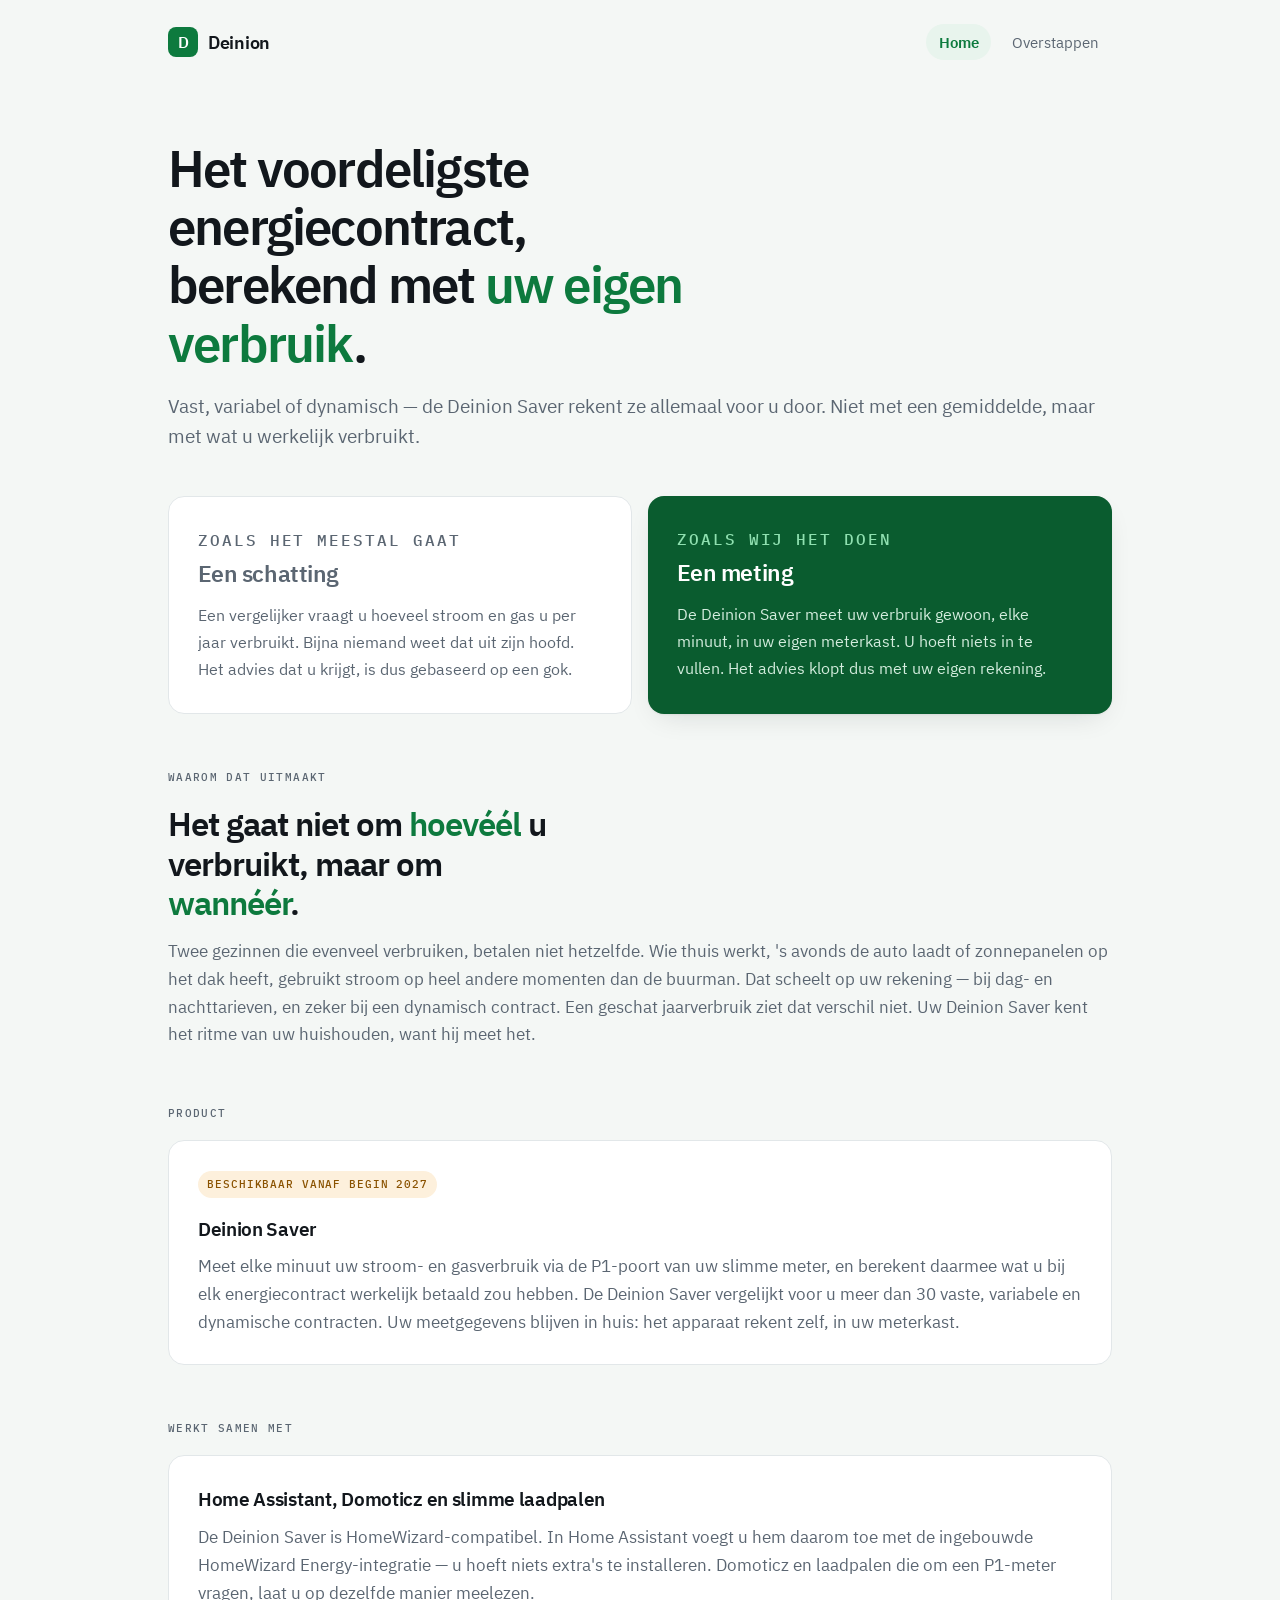
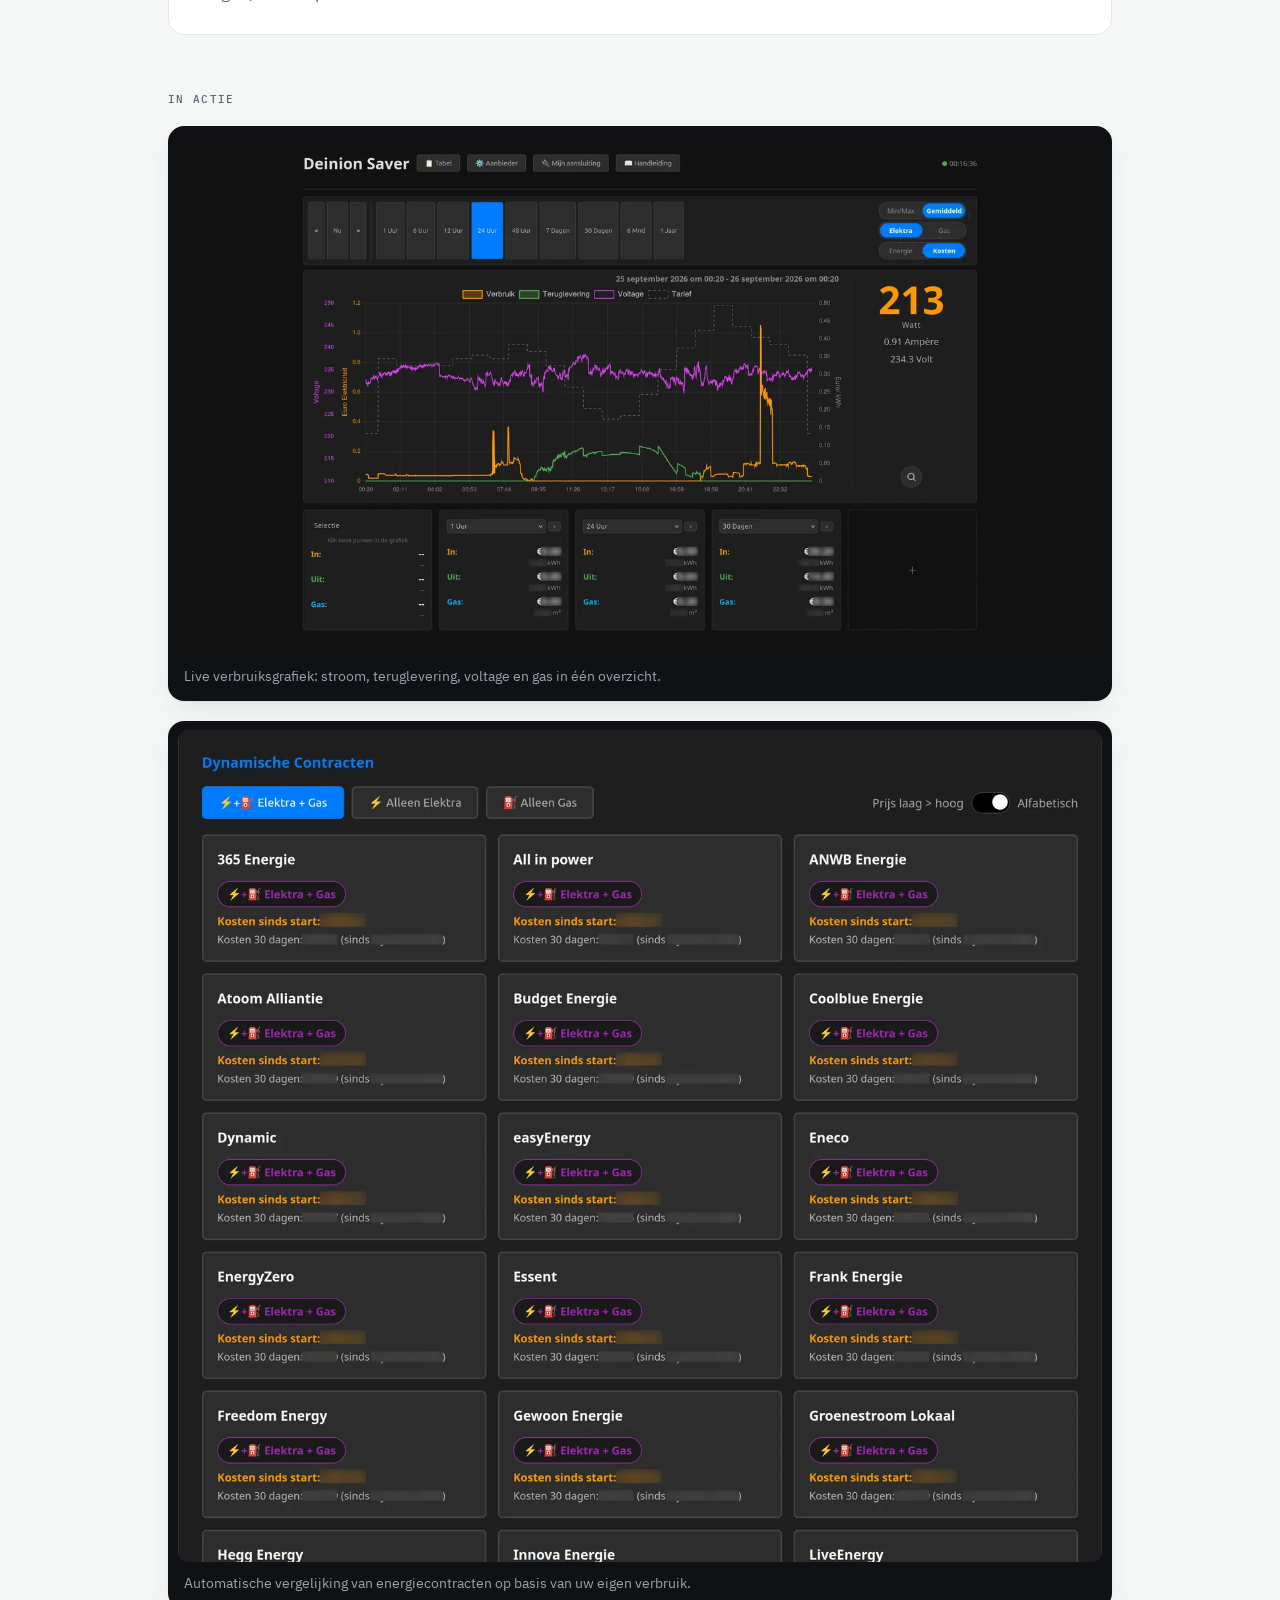
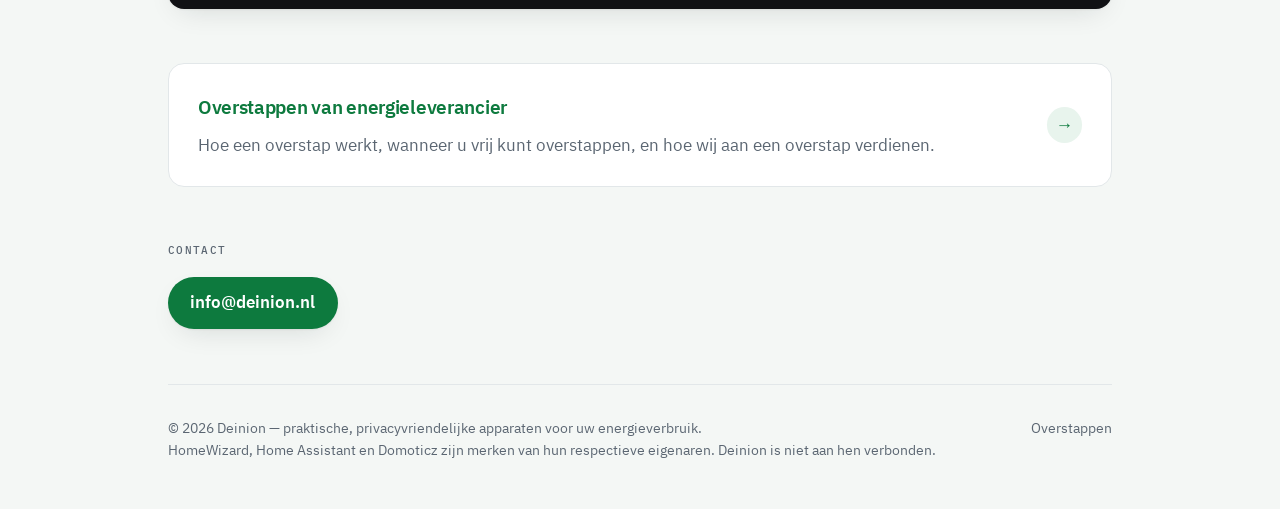
==== commit 5e5c041b: "Beschrijvingen overstappagina afgestemd op de ingekorte inhoud Co-Authored-By: Claude Opus 5.5 <nore" ====
--- a/index.html
+++ b/index.html
@@ -97,7 +97,7 @@
       <a class="kaart kaart-link" href="/overstappen/">
         <div>
           <h3>Overstappen van energieleverancier</h3>
-          <p>Hoe een overstap werkt, wat een opzegvergoeding u kost, en hoe wij aan een overstap
+          <p>Hoe een overstap werkt, wanneer u vrij kunt overstappen, en hoe wij aan een overstap
             verdienen.</p>
         </div>
         <span class="pijl" aria-hidden="true">→</span>
